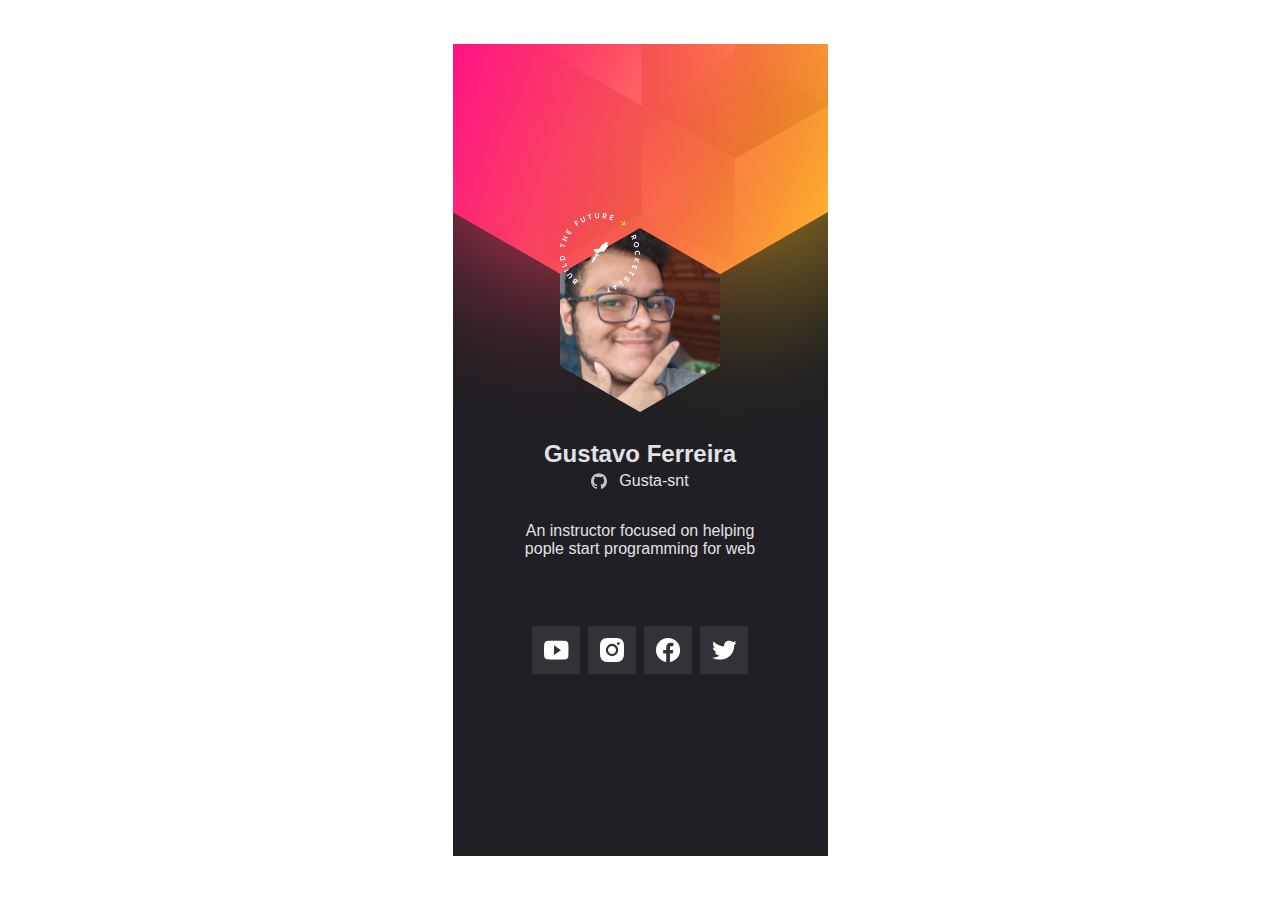
==== index.html @ e280d39f "Stage 3" ====
<!DOCTYPE html>
<html lang="pt-BR">
<head>
    <meta charset="UTF-8">
    <meta http-equiv="X-UA-Compatible" content="IE=edge">
    <meta name="viewport" content="width=device-width, initial-scale=1.0">
    <link rel="stylesheet" href="style.css">
    <link rel="preconnect" href="https://fonts.googleapis.com">
    <link rel="preconnect" href="https://fonts.gstatic.com" crossorigin>
    <link href="https://fonts.googleapis.com/css2?family=Poppins:wght@400;700&display=swap" rel="stylesheet">
    <title>Gustavo Ferreira - DoWhile 2021</title>
</head>
<body>
    <main>
        <div class="container">

            <div class="avatar">
                <span><img src="images/selo.svg" alt="Selo Rocketseat"></span>
                <img src="images/Gusta-185.jpeg" alt="Foto de Gustavo Ferreira">
            </div>

            <h1 id="userName">Mayk Brito</h1>
            <a href="https://github.com/maykbrito" target="_blank" id="githubLink">
                <img src="images/github.svg" alt="ícone github">
                Gusta-snt
            </a>

            <p>An instructor focused on helping pople start programming for web</p>

            <ul id="socialLinks">
                <li class="youtube"><a href="https://www.youtube.com/c/MaykBrito" target="_blank"><img src="images/youtube.svg" alt="ícone youtube"></a></li>
                <li class="instagram"><a href="https://www.instagram.com/maykbrito/" target="_blank"><img src="images/instagram.svg" alt="ícone instagram"></a></li>
                <li class="facebook"><a href="#" target="_blank"><img src="images/facebook.svg" alt="ícone facebook"></a></li>
                <li class="twitter"><a href="#" target="_blank"><img src="images/twiter.svg" alt="ícone twitter"></a></li>
            </ul>

        </div>
    </main>
    <script src="script.js"></script>
</body>
</html>
---- style.css ----
*{
    margin: 0;
}

html,body {

    --black:#202024;

    --gray: #E1E1E6;

    height: 100%;
    font-family: 'Roboto', sans-serif;
    -webkit-font-smoothing: antialiased;
}

body {
    display: grid;
    place-items: center;
}

main {
    background: url(images/background.svg);
    width: 375px;
    height: 812px;
}

.container {
    max-width: 250px;
    margin-left: auto;
    margin-right: auto;
    text-align: center;
    color: var(--gray);
}

.avatar {
    width: 10rem;
    margin: 11.5rem auto 0;

    position: relative;
}

.avatar span {
    position: absolute;
    top: -15px;
    z-index: 1;
}

.avatar > img {
    width: 10rem;
    height: 11.5rem;
    object-fit: cover;

    clip-path: polygon(50% 0, 100% 25%, 100% 75%, 50% 100%, 0 75%, 0 25%);
}

h1 {
    font-size: 1.5rem;

    margin-top: 1.5rem;
}

a {
    color: var(--gray);
    text-decoration: none;

    margin-top: .25rem;
    display: flex;
    justify-content: center;
    gap: .75rem;
    align-items: center;
}

p {
    margin-top: 2rem;
    text-align: center;
}

ul {
    margin-top: 4rem;
    list-style: none;
    padding: 0;
    display: flex;
    gap: .5rem;
    justify-content: center;
}
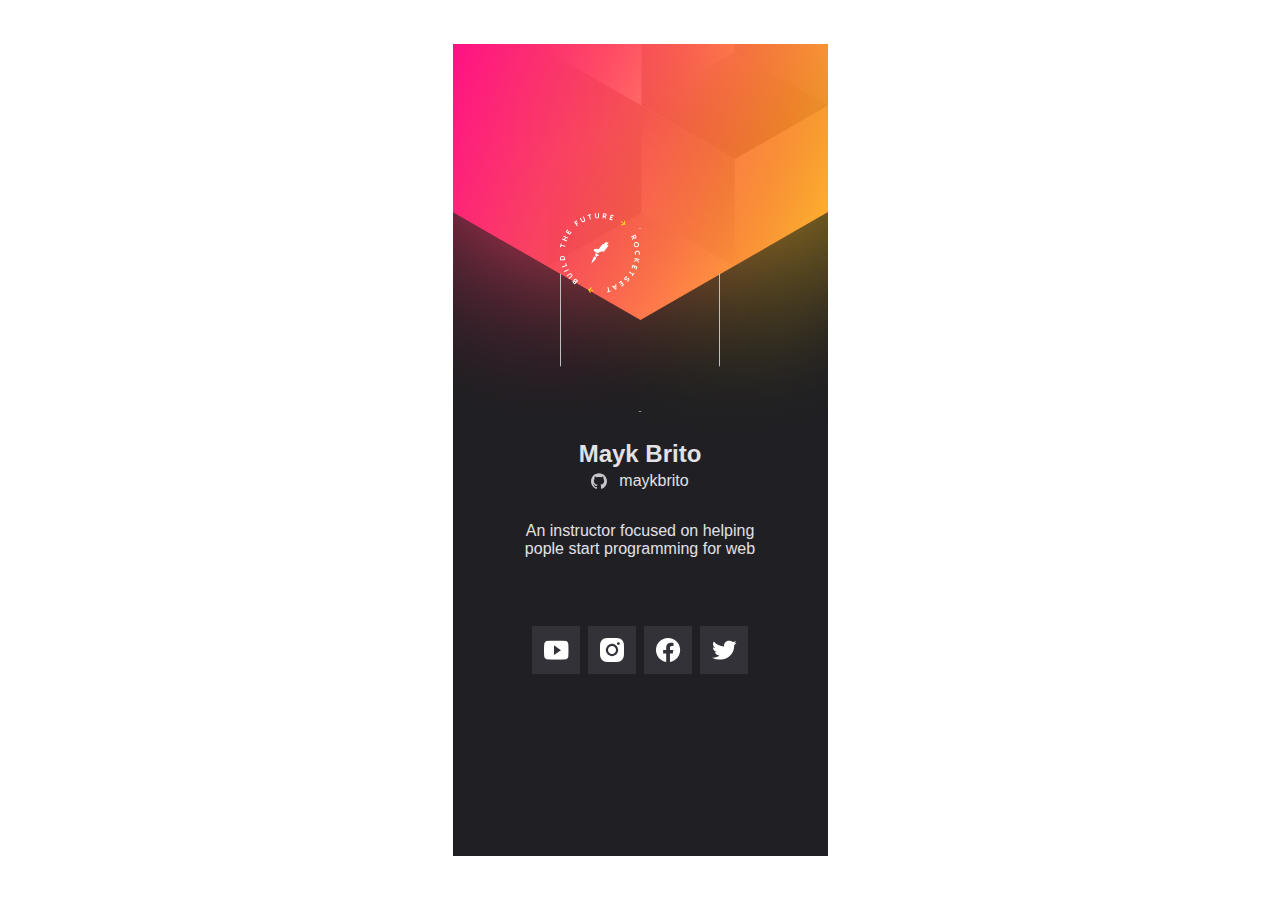
==== commit e848d61c: "Stage 4" ====
--- a/index.html
+++ b/index.html
@@ -16,16 +16,16 @@
 
             <div class="avatar">
                 <span><img src="images/selo.svg" alt="Selo Rocketseat"></span>
-                <img src="images/Gusta-185.jpeg" alt="Foto de Gustavo Ferreira">
+                <img src="#" alt="" id="userImg">
             </div>
 
             <h1 id="userName">Mayk Brito</h1>
             <a href="https://github.com/maykbrito" target="_blank" id="githubLink">
-                <img src="images/github.svg" alt="ícone github">
-                Gusta-snt
+                <img src="images/github.svg" alt="ícone github" id="githubIcon">
+                <span id="userLogin">maykbrito</span>
             </a>
 
-            <p>An instructor focused on helping pople start programming for web</p>
+            <p id="Bio">An instructor focused on helping pople start programming for web</p>
 
             <ul id="socialLinks">
                 <li class="youtube"><a href="https://www.youtube.com/c/MaykBrito" target="_blank"><img src="images/youtube.svg" alt="ícone youtube"></a></li>
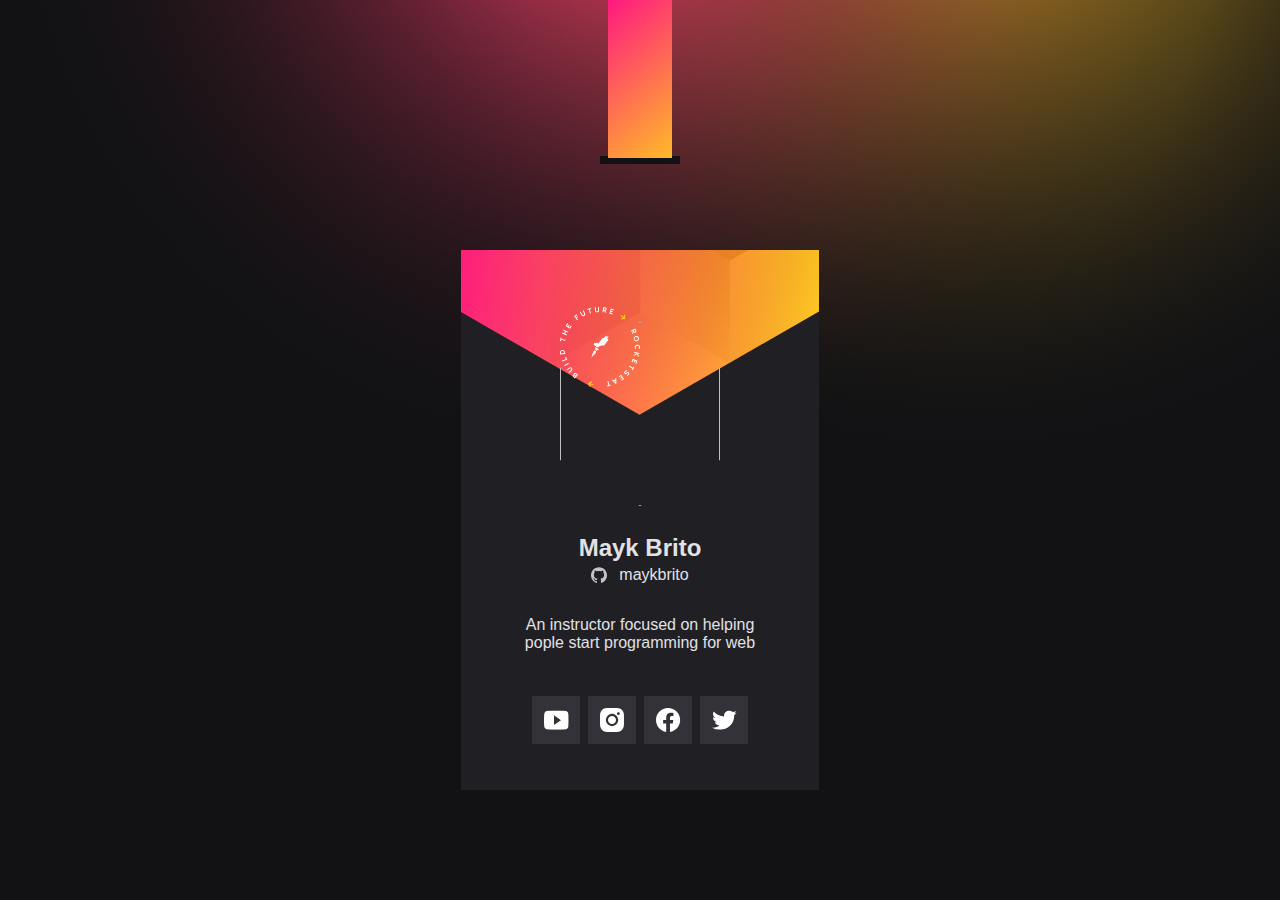
==== commit 0e678bcf: "Adjust" ====
--- a/index.html
+++ b/index.html
@@ -5,13 +5,19 @@
     <meta http-equiv="X-UA-Compatible" content="IE=edge">
     <meta name="viewport" content="width=device-width, initial-scale=1.0">
     <link rel="stylesheet" href="style.css">
+    <link rel="shortcut icon" href="images/selo.svg" type="image/x-icon">
     <link rel="preconnect" href="https://fonts.googleapis.com">
     <link rel="preconnect" href="https://fonts.gstatic.com" crossorigin>
     <link href="https://fonts.googleapis.com/css2?family=Poppins:wght@400;700&display=swap" rel="stylesheet">
     <title>Gustavo Ferreira - DoWhile 2021</title>
 </head>
 <body>
+    <div id="top">
+        <img src="images/faixa.svg" alt="" id="faixa">
+        <img src="images/quebra.svg" alt="" id="quebra">
+    </div>
     <main>
+    
         <div class="container">
 
             <div class="avatar">
--- a/style.css
+++ b/style.css
@@ -82,4 +82,61 @@
     display: flex;
     gap: .5rem;
     justify-content: center;
+}
+
+#faixa, #quebra {
+    display: none;
+}
+
+@media only screen and (min-width:375px) {
+    body {
+        background: url(images/Desktop.svg);
+        background-color: #121214;
+        background-repeat: no-repeat;
+        background-size: cover;
+    }
+
+    main{
+        background: url(images/mask.svg);
+        background-color: #202024;
+        height: 540px;
+        width: 358px;
+        margin-top: 8.75rem;
+        display: flex;
+        flex-direction: column;
+        align-items: center;
+    }
+    
+    .avatar {
+        margin-top: 4.5rem;
+    }
+
+    ul {
+        margin-top: 2.5rem;
+    }
+
+    #faixa, #quebra {
+        display: block;
+    }
+
+    #faixa {
+        position: absolute;
+        z-index: 1;
+    }
+
+    #quebra {
+        position: absolute;
+        top: 156px;
+    }
+
+    #top {
+        display: flex;
+        flex-direction: column;
+        align-items: center;
+        width: 80px;
+        height: 164px;
+        position: absolute;
+        top: 0px;
+    }
+
 }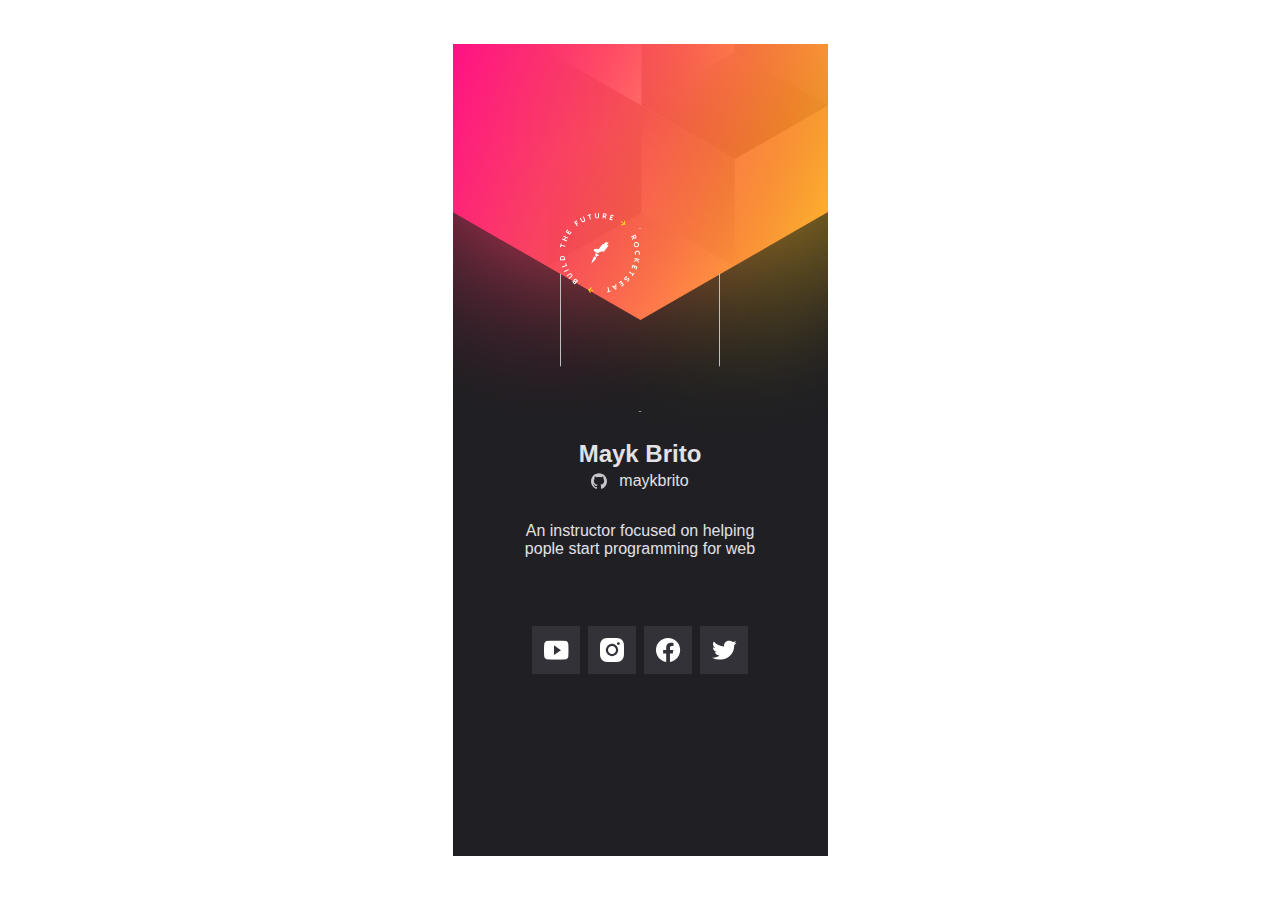
==== commit 8fe1ccc9: "Revert "Adjust"" ====
--- a/index.html
+++ b/index.html
@@ -5,19 +5,13 @@
     <meta http-equiv="X-UA-Compatible" content="IE=edge">
     <meta name="viewport" content="width=device-width, initial-scale=1.0">
     <link rel="stylesheet" href="style.css">
-    <link rel="shortcut icon" href="images/selo.svg" type="image/x-icon">
     <link rel="preconnect" href="https://fonts.googleapis.com">
     <link rel="preconnect" href="https://fonts.gstatic.com" crossorigin>
     <link href="https://fonts.googleapis.com/css2?family=Poppins:wght@400;700&display=swap" rel="stylesheet">
     <title>Gustavo Ferreira - DoWhile 2021</title>
 </head>
 <body>
-    <div id="top">
-        <img src="images/faixa.svg" alt="" id="faixa">
-        <img src="images/quebra.svg" alt="" id="quebra">
-    </div>
     <main>
-    
         <div class="container">
 
             <div class="avatar">
--- a/style.css
+++ b/style.css
@@ -82,61 +82,4 @@
     display: flex;
     gap: .5rem;
     justify-content: center;
-}
-
-#faixa, #quebra {
-    display: none;
-}
-
-@media only screen and (min-width:375px) {
-    body {
-        background: url(images/Desktop.svg);
-        background-color: #121214;
-        background-repeat: no-repeat;
-        background-size: cover;
-    }
-
-    main{
-        background: url(images/mask.svg);
-        background-color: #202024;
-        height: 540px;
-        width: 358px;
-        margin-top: 8.75rem;
-        display: flex;
-        flex-direction: column;
-        align-items: center;
-    }
-    
-    .avatar {
-        margin-top: 4.5rem;
-    }
-
-    ul {
-        margin-top: 2.5rem;
-    }
-
-    #faixa, #quebra {
-        display: block;
-    }
-
-    #faixa {
-        position: absolute;
-        z-index: 1;
-    }
-
-    #quebra {
-        position: absolute;
-        top: 156px;
-    }
-
-    #top {
-        display: flex;
-        flex-direction: column;
-        align-items: center;
-        width: 80px;
-        height: 164px;
-        position: absolute;
-        top: 0px;
-    }
-
 }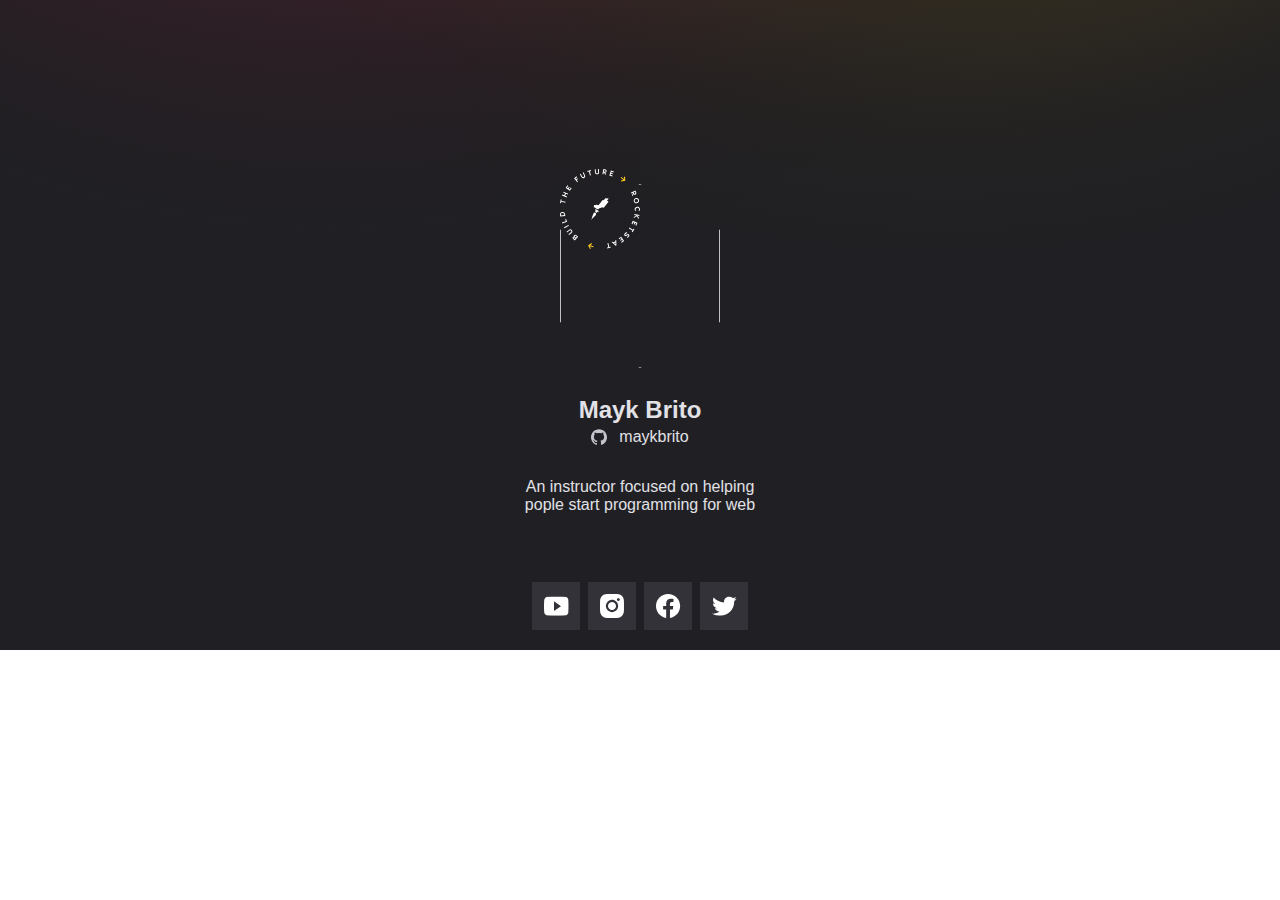
==== commit f974e995: "Test" ====
--- a/index.html
+++ b/index.html
@@ -8,7 +8,7 @@
     <link rel="preconnect" href="https://fonts.googleapis.com">
     <link rel="preconnect" href="https://fonts.gstatic.com" crossorigin>
     <link href="https://fonts.googleapis.com/css2?family=Poppins:wght@400;700&display=swap" rel="stylesheet">
-    <title>Gustavo Ferreira - DoWhile 2021</title>
+    <title id="tittleName">#</title>
 </head>
 <body>
     <main>
--- a/style.css
+++ b/style.css
@@ -1,27 +1,30 @@
 *{
     margin: 0;
+    padding: 0;
+    box-sizing: border-box;
 }
 
-html,body {
+body {
 
     --black:#202024;
 
     --gray: #E1E1E6;
 
-    height: 100%;
     font-family: 'Roboto', sans-serif;
     -webkit-font-smoothing: antialiased;
-}
 
-body {
     display: grid;
     place-items: center;
 }
 
 main {
     background: url(images/background.svg);
-    width: 375px;
-    height: 812px;
+    background-repeat: no-repeat;
+    background-position: center;
+    background-size: cover;
+    width: 100vw;
+    height: auto;
+    padding-bottom: 20px;
 }
 
 .container {
@@ -55,14 +58,12 @@
 
 h1 {
     font-size: 1.5rem;
-
     margin-top: 1.5rem;
 }
 
 a {
     color: var(--gray);
     text-decoration: none;
-
     margin-top: .25rem;
     display: flex;
     justify-content: center;
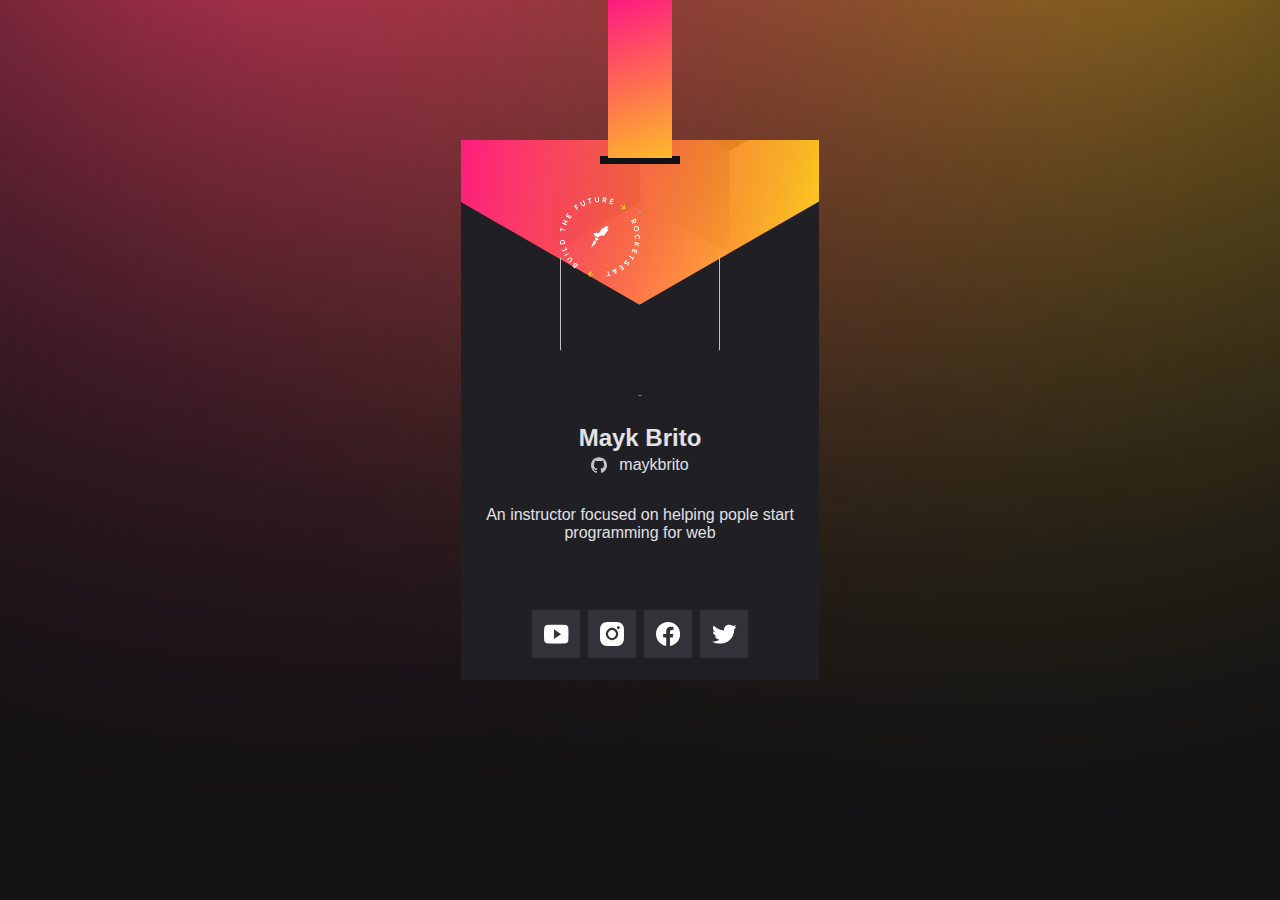
==== commit 961ba579: "Responsivity" ====
--- a/index.html
+++ b/index.html
@@ -5,6 +5,7 @@
     <meta http-equiv="X-UA-Compatible" content="IE=edge">
     <meta name="viewport" content="width=device-width, initial-scale=1.0">
     <link rel="stylesheet" href="style.css">
+    <link rel="shortcut icon" href="images/selo.svg" type="image/x-icon">
     <link rel="preconnect" href="https://fonts.googleapis.com">
     <link rel="preconnect" href="https://fonts.gstatic.com" crossorigin>
     <link href="https://fonts.googleapis.com/css2?family=Poppins:wght@400;700&display=swap" rel="stylesheet">
@@ -12,6 +13,7 @@
 </head>
 <body>
     <main>
+        <div id="faixa"></div>
         <div class="container">
 
             <div class="avatar">
--- a/style.css
+++ b/style.css
@@ -13,24 +13,20 @@
     font-family: 'Roboto', sans-serif;
     -webkit-font-smoothing: antialiased;
 
-    display: grid;
-    place-items: center;
 }
 
 main {
-    background: url(images/background.svg);
-    background-repeat: no-repeat;
-    background-position: center;
-    background-size: cover;
-    width: 100vw;
+    display: flex;
+    justify-content: center;
+    background-color: #121214;
     height: auto;
-    padding-bottom: 20px;
+    min-height: 100vh;
 }
 
 .container {
-    max-width: 250px;
-    margin-left: auto;
-    margin-right: auto;
+    background: url(images/background.svg) no-repeat center/cover;
+    width: 650px;
+    height: 812px;
     text-align: center;
     color: var(--gray);
 }
@@ -79,8 +75,43 @@
 ul {
     margin-top: 4rem;
     list-style: none;
-    padding: 0;
     display: flex;
     gap: .5rem;
     justify-content: center;
+}
+
+#faixa {
+    display: none;
+}
+
+@media only screen and (min-width:650px) {
+
+    main {
+        background: url(images/degrades.svg) no-repeat center/cover;
+        background-color: #121214;
+    }
+    
+    .container {
+        background: url(images/desktop.svg) no-repeat center/cover;
+        height: 540px;
+        width: 358px;
+        position: relative;
+        margin-top: 140px;
+        
+    }
+
+    .avatar {
+        margin: 4.5rem auto 0;
+    }
+
+    #faixa {
+        display: block;
+        width: 64px;
+        height: 158px;
+        position: absolute;
+        z-index: 1;
+        top: 0;
+        background: linear-gradient(161.24deg, #FF008E -15.25%, #FFCD1E 111.89%);
+    }
+
 }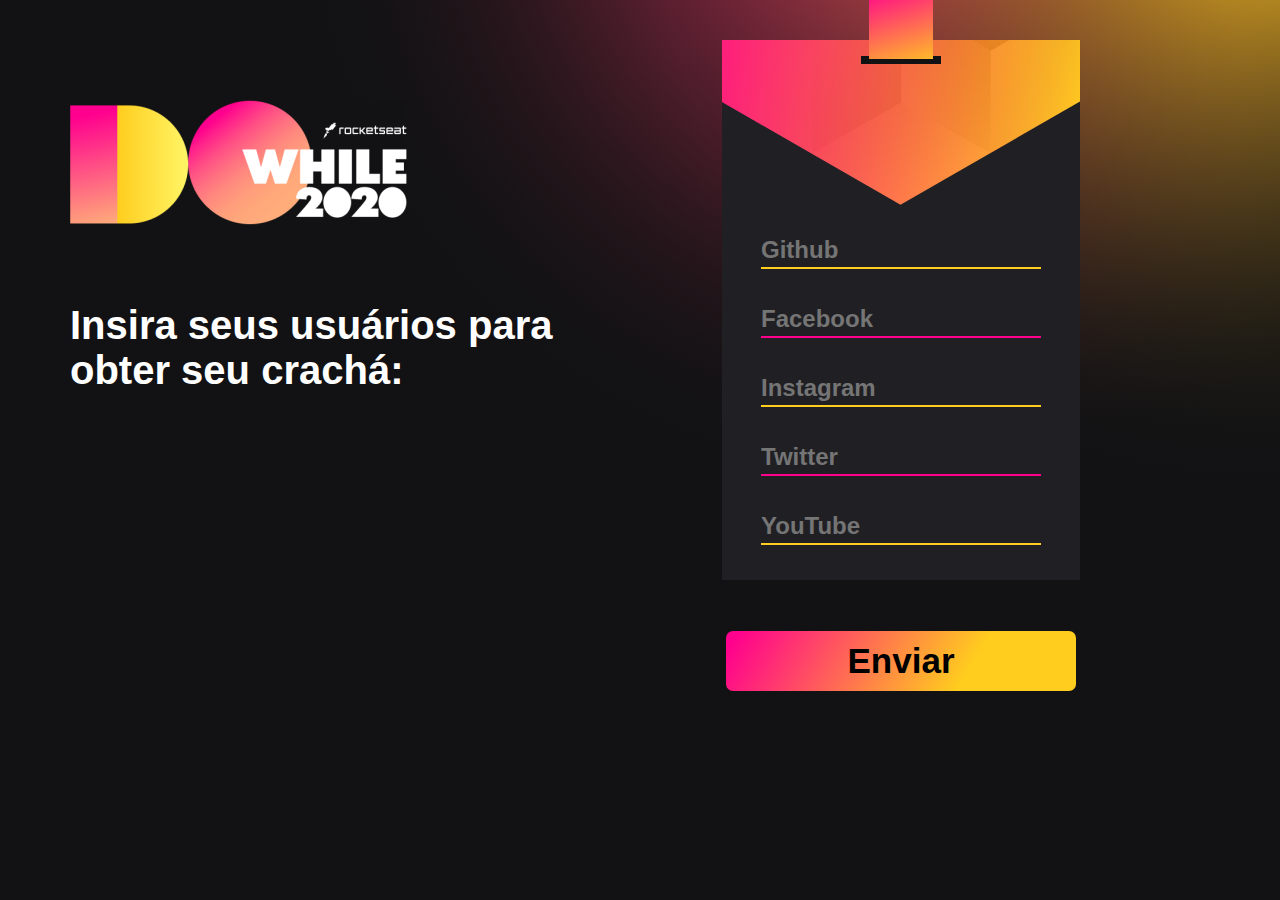
==== commit 48598983: "V5" ====
--- a/index.html
+++ b/index.html
@@ -4,40 +4,35 @@
     <meta charset="UTF-8">
     <meta http-equiv="X-UA-Compatible" content="IE=edge">
     <meta name="viewport" content="width=device-width, initial-scale=1.0">
-    <link rel="stylesheet" href="style.css">
     <link rel="shortcut icon" href="images/selo.svg" type="image/x-icon">
+    <link rel="stylesheet" href="indexStyles/style.css">
     <link rel="preconnect" href="https://fonts.googleapis.com">
     <link rel="preconnect" href="https://fonts.gstatic.com" crossorigin>
     <link href="https://fonts.googleapis.com/css2?family=Poppins:wght@400;700&display=swap" rel="stylesheet">
-    <title id="tittleName">#</title>
+    <title>DoWhile 2021</title>
 </head>
 <body>
     <main>
-        <div id="faixa"></div>
-        <div class="container">
-
-            <div class="avatar">
-                <span><img src="images/selo.svg" alt="Selo Rocketseat"></span>
-                <img src="#" alt="" id="userImg">
+        <div class="content">
+            <div class="tittles">
+                <h1><img src="images/logo.png" alt="Logo DoWhile 2021"></h1>
+                <h2>Insira seus usuários para <br>
+                    obter seu crachá:</h2>
             </div>
-
-            <h1 id="userName">Mayk Brito</h1>
-            <a href="https://github.com/maykbrito" target="_blank" id="githubLink">
-                <img src="images/github.svg" alt="ícone github" id="githubIcon">
-                <span id="userLogin">maykbrito</span>
-            </a>
-
-            <p id="Bio">An instructor focused on helping pople start programming for web</p>
-
-            <ul id="socialLinks">
-                <li class="youtube"><a href="https://www.youtube.com/c/MaykBrito" target="_blank"><img src="images/youtube.svg" alt="ícone youtube"></a></li>
-                <li class="instagram"><a href="https://www.instagram.com/maykbrito/" target="_blank"><img src="images/instagram.svg" alt="ícone instagram"></a></li>
-                <li class="facebook"><a href="#" target="_blank"><img src="images/facebook.svg" alt="ícone facebook"></a></li>
-                <li class="twitter"><a href="#" target="_blank"><img src="images/twiter.svg" alt="ícone twitter"></a></li>
-            </ul>
-
+            <div class="form">
+                <div class="faixa"></div>
+                <form action="pag2.html">
+                    <input type="text" placeholder="Github" id="inputGithub" required>
+                    <input type="text" placeholder="Facebook" id="inputFacebook" required>
+                    <input type="text" placeholder="Instagram" id="inputInstagram" required>
+                    <input type="text" placeholder="Twitter" id="inputTwitter" required>
+                    <input type="text" placeholder="YouTube" id="inputYouTube" required>
+                    <button type="submit" id="btnEnviar" onclick="sendUser()">Enviar</button>
+                </form>
+            </div>
         </div>
     </main>
-    <script src="script.js"></script>
+
+    <script src="index.js" ></script>
 </body>
 </html>--- a/indexStyles/style.css
+++ b/indexStyles/style.css
@@ -0,0 +1,95 @@
+* {
+    margin: 0;
+    padding: 0;
+    box-sizing: border-box;
+    font-family: 'Roboto', sans-serif;
+}
+
+body {
+    background: url(../images/backgroundIndex.svg);
+    background-repeat: no-repeat;
+    background-size: cover;
+    height: 100vh;
+    background-color: #121214;
+}
+
+.tittles {
+    margin-top: 100px;
+    margin-left: 70px;
+}
+
+h2 {
+    color: white;
+    font-size: 40px;
+    margin-top: 70px;
+}
+
+.content {
+    display: flex;
+    justify-content: space-between;
+}
+
+
+#inputGithub, #inputInstagram, #inputYouTube {
+    background-color: #202024;
+    border: none;
+    border-bottom: 2px solid #FFCD1E;
+    color: #C4C4C4;
+    font-size: 24px;
+    font-weight: bold;
+    width: 280px;
+    height: 36px;
+    margin-top: 33px;
+}
+
+#inputFacebook, #inputTwitter {
+    background-color: #202024;
+    border: none;
+    border-bottom: 2px solid #FF008E;
+    color: #C4C4C4;
+    font-size: 24px;
+    font-weight: bold;
+    width: 280px;
+    height: 36px;
+    margin-top: 33px;
+}
+
+button {
+    font-size: 35px;
+    font-weight: bold;
+    width: 350px;
+    height: 60px;
+    background: linear-gradient(121.48deg, #FF008E 2.96%, #FFCD1E 68.99%);
+    border-radius: 7px;
+    border: none;
+    margin-top: 86px;
+    margin-bottom: 20px;
+}
+
+.form {
+    background: url(../images/desktop.svg);
+    width: 358px;
+    height: 540px;
+    padding-top: 160px;
+    margin-right: 200px;
+    margin-top: 40px;
+    position: relative;
+
+}
+
+.faixa {
+    position: absolute;
+    background: linear-gradient(161.24deg, #FF008E -15.25%, #FFCD1E 111.89%);
+    z-index: 1;
+    top: -40px;
+    right: 147px;
+    width: 64px;
+    height: 59px;
+}
+
+form {
+    display: flex;
+    flex-direction: column;
+    align-items: center;
+    width: 358px;
+}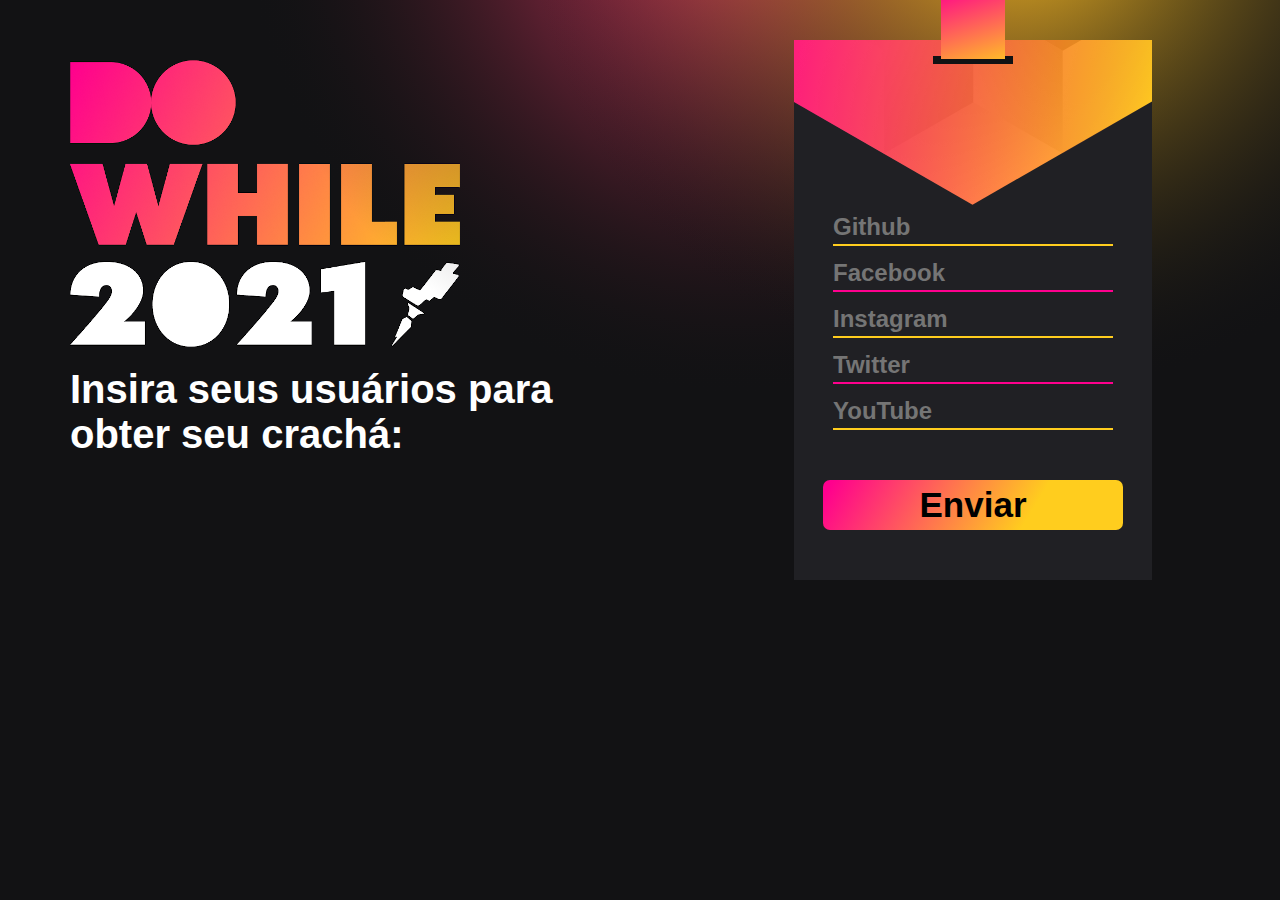
==== commit 09669c5e: "Final commit" ====
--- a/index.html
+++ b/index.html
@@ -15,18 +15,18 @@
     <main>
         <div class="content">
             <div class="tittles">
-                <h1><img src="images/logo.png" alt="Logo DoWhile 2021"></h1>
+                <img src="images/logo.png" alt="Logo DoWhile 2021" id="logo">
                 <h2>Insira seus usuários para <br>
                     obter seu crachá:</h2>
             </div>
             <div class="form">
                 <div class="faixa"></div>
                 <form action="pag2.html">
-                    <input type="text" placeholder="Github" id="inputGithub" required>
-                    <input type="text" placeholder="Facebook" id="inputFacebook" required>
-                    <input type="text" placeholder="Instagram" id="inputInstagram" required>
-                    <input type="text" placeholder="Twitter" id="inputTwitter" required>
-                    <input type="text" placeholder="YouTube" id="inputYouTube" required>
+                    <input type="text" placeholder="Github" id="inputGithub" class="input" required>
+                    <input type="text" placeholder="Facebook" id="inputFacebook" class="input" required>
+                    <input type="text" placeholder="Instagram" id="inputInstagram" class="input" required>
+                    <input type="text" placeholder="Twitter" id="inputTwitter" class="input" required>
+                    <input type="text" placeholder="YouTube" id="inputYouTube" class="input" required>
                     <button type="submit" id="btnEnviar" onclick="sendUser()">Enviar</button>
                 </form>
             </div>
--- a/indexStyles/style.css
+++ b/indexStyles/style.css
@@ -6,27 +6,33 @@
 }
 
 body {
-    background: url(../images/backgroundIndex.svg);
-    background-repeat: no-repeat;
-    background-size: cover;
+    
     height: 100vh;
     background-color: #121214;
 }
 
 .tittles {
-    margin-top: 100px;
+    margin-top: 60px;
     margin-left: 70px;
+}
+
+#logo {
+    position: absolute;
+    z-index: -1;
 }
 
 h2 {
     color: white;
     font-size: 40px;
-    margin-top: 70px;
+    margin-top: 307px;
 }
 
 .content {
     display: flex;
     justify-content: space-between;
+    background: url(../images/degradesIndex.svg);
+    background-repeat: no-repeat;
+    background-size: cover;
 }
 
 
@@ -39,7 +45,7 @@
     font-weight: bold;
     width: 280px;
     height: 36px;
-    margin-top: 33px;
+    margin-top: 10px;
 }
 
 #inputFacebook, #inputTwitter {
@@ -51,30 +57,33 @@
     font-weight: bold;
     width: 280px;
     height: 36px;
-    margin-top: 33px;
+    margin-top: 10px;
 }
 
 button {
     font-size: 35px;
     font-weight: bold;
-    width: 350px;
-    height: 60px;
+    width: 300px;
+    height: 50px;
     background: linear-gradient(121.48deg, #FF008E 2.96%, #FFCD1E 68.99%);
     border-radius: 7px;
     border: none;
-    margin-top: 86px;
-    margin-bottom: 20px;
+    margin-top: 50px;
+}
+
+button:hover {
+    opacity: 0.8;
+    cursor: pointer;
 }
 
 .form {
-    background: url(../images/desktop.svg);
+    background: url(../images/desktop.svg) no-repeat center/cover;
     width: 358px;
     height: 540px;
     padding-top: 160px;
-    margin-right: 200px;
+    margin-right: 10vw;
     margin-top: 40px;
     position: relative;
-
 }
 
 .faixa {
@@ -92,4 +101,61 @@
     flex-direction: column;
     align-items: center;
     width: 358px;
+}
+
+
+@media only screen and (max-width:1200px) {
+    h2 {
+        font-size: 3.3vw;
+        margin-top: 25.3vw;
+    }
+
+    #logo {
+        width: 32.7vw;
+    }
+}
+
+@media only screen and (max-width:880px) {
+    .faixa {
+        display: none;
+    }
+
+    .form {
+        background: url(../images/backgroundMobileIndex.svg) no-repeat center/cover;
+        margin-right: 0;
+        width: 60vw;
+        max-width: 358px;
+    }
+
+    form {
+        width: 60vw;
+        max-width: 358px;
+    }
+
+    #inputFacebook, #inputTwitter, #inputGithub, #inputInstagram, #inputYouTube, button{
+        width: 50vw;
+        max-width: 280px;
+    }
+
+    .tittles {
+        margin-left: 0;
+        text-align: center;
+    }
+
+    #logo {
+        position: inherit;
+        width: 40vw;
+    }
+
+    h2 {
+        margin-top: 10px;
+        font-size: 4vw;
+    }
+
+    .content {
+        background: #121214;
+        flex-direction: column;
+        align-items: center;
+    }
+
 }